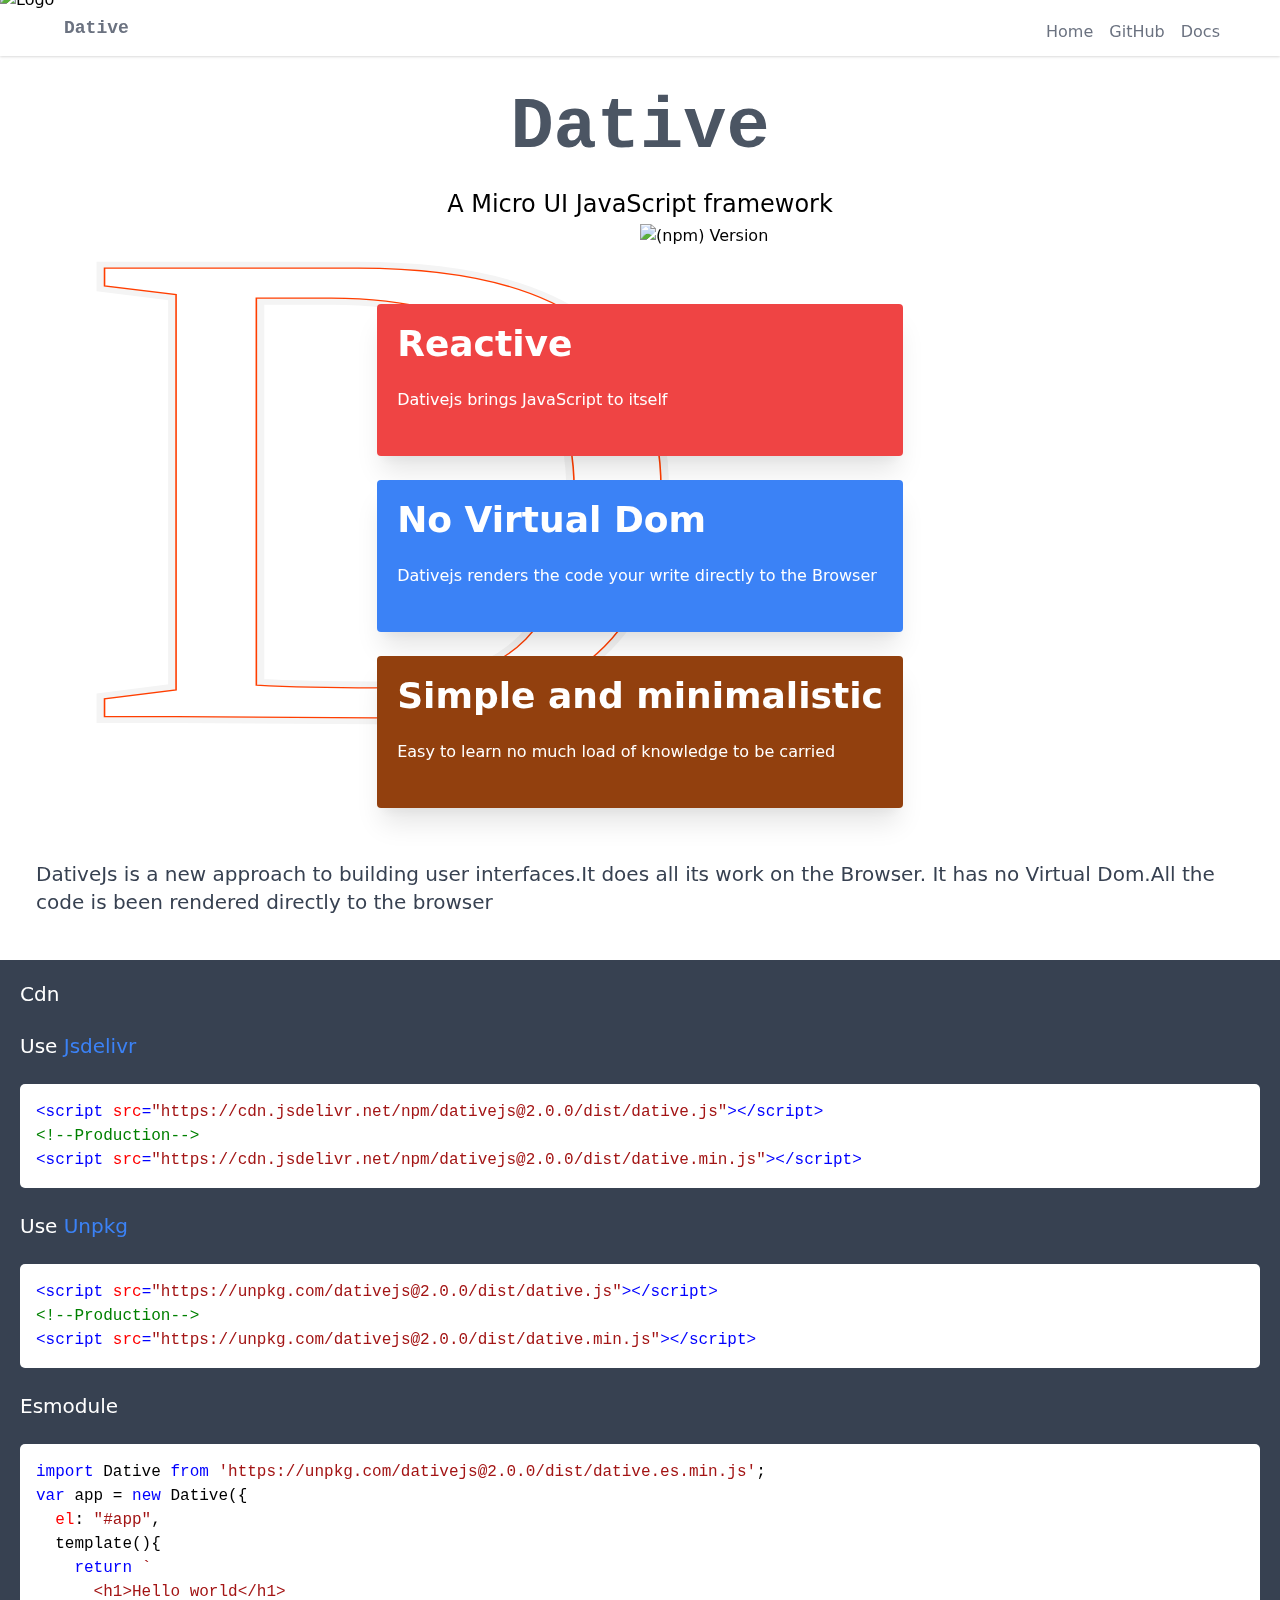
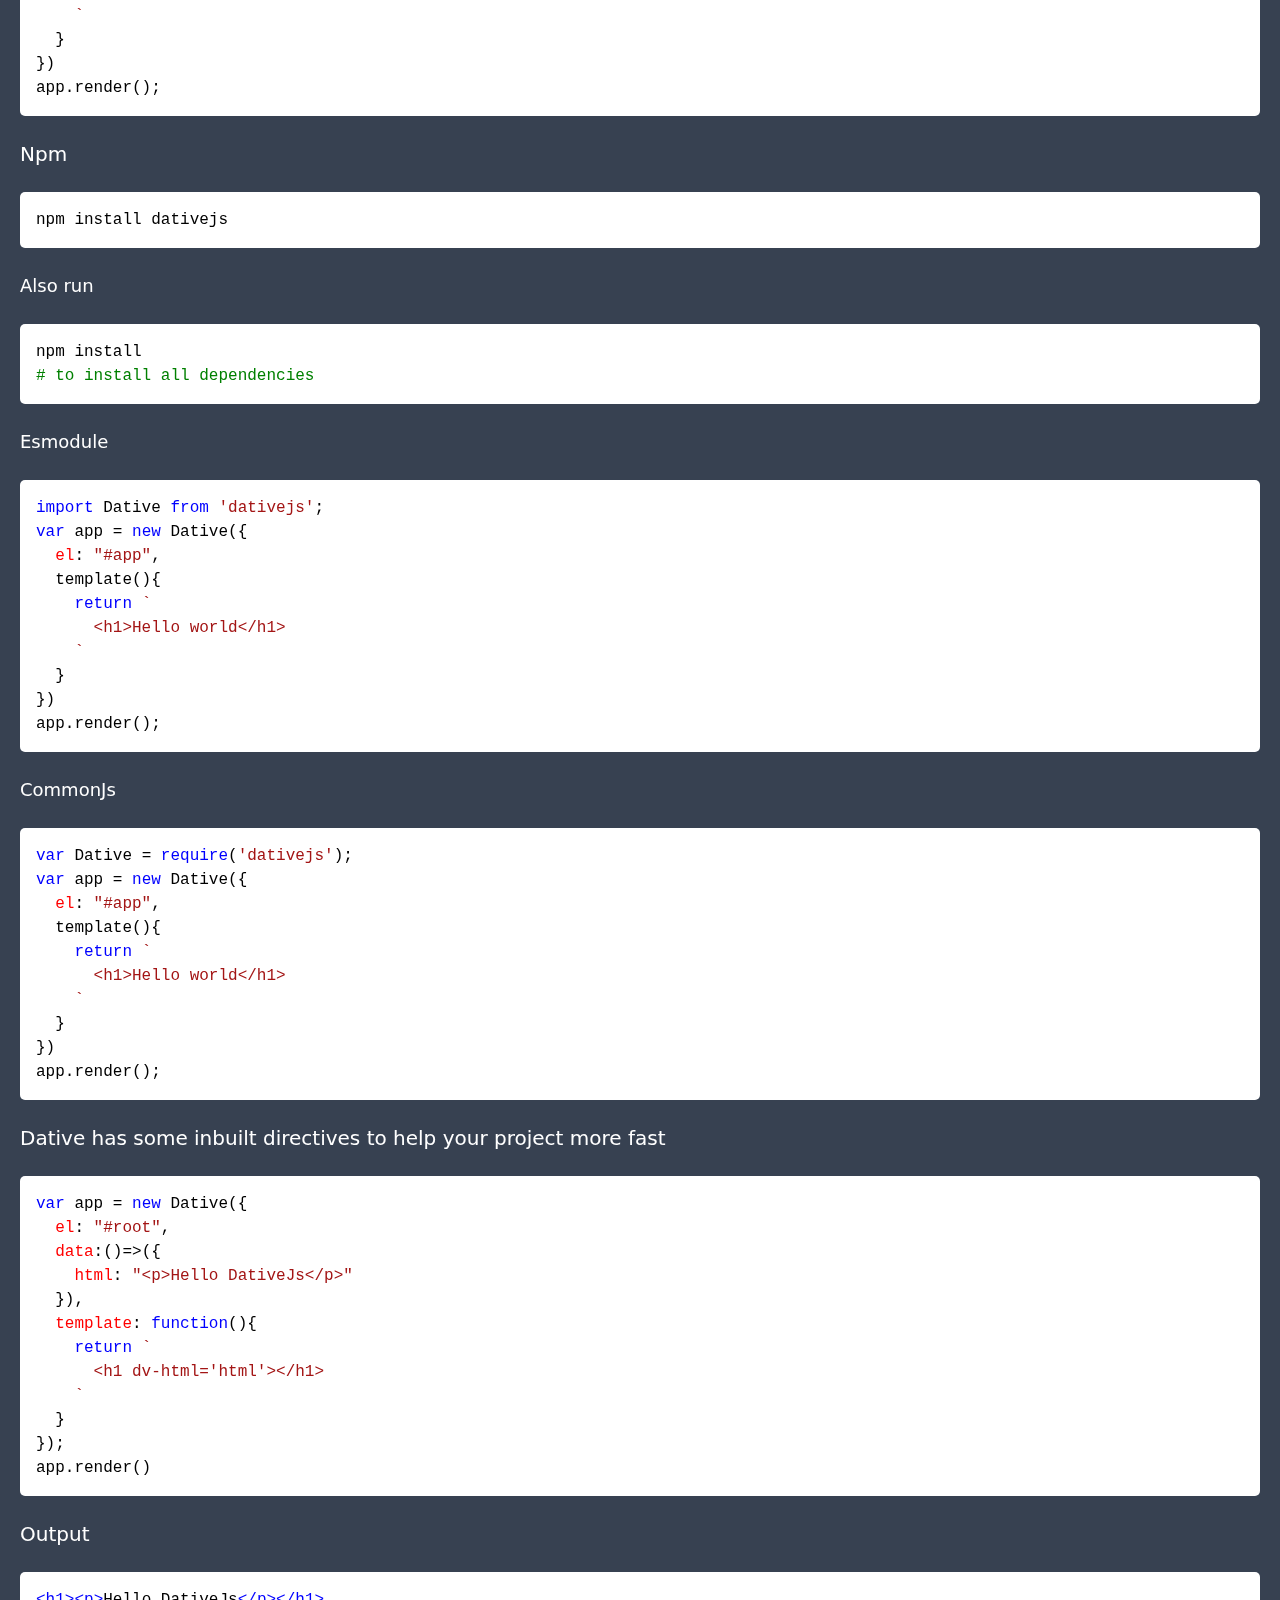
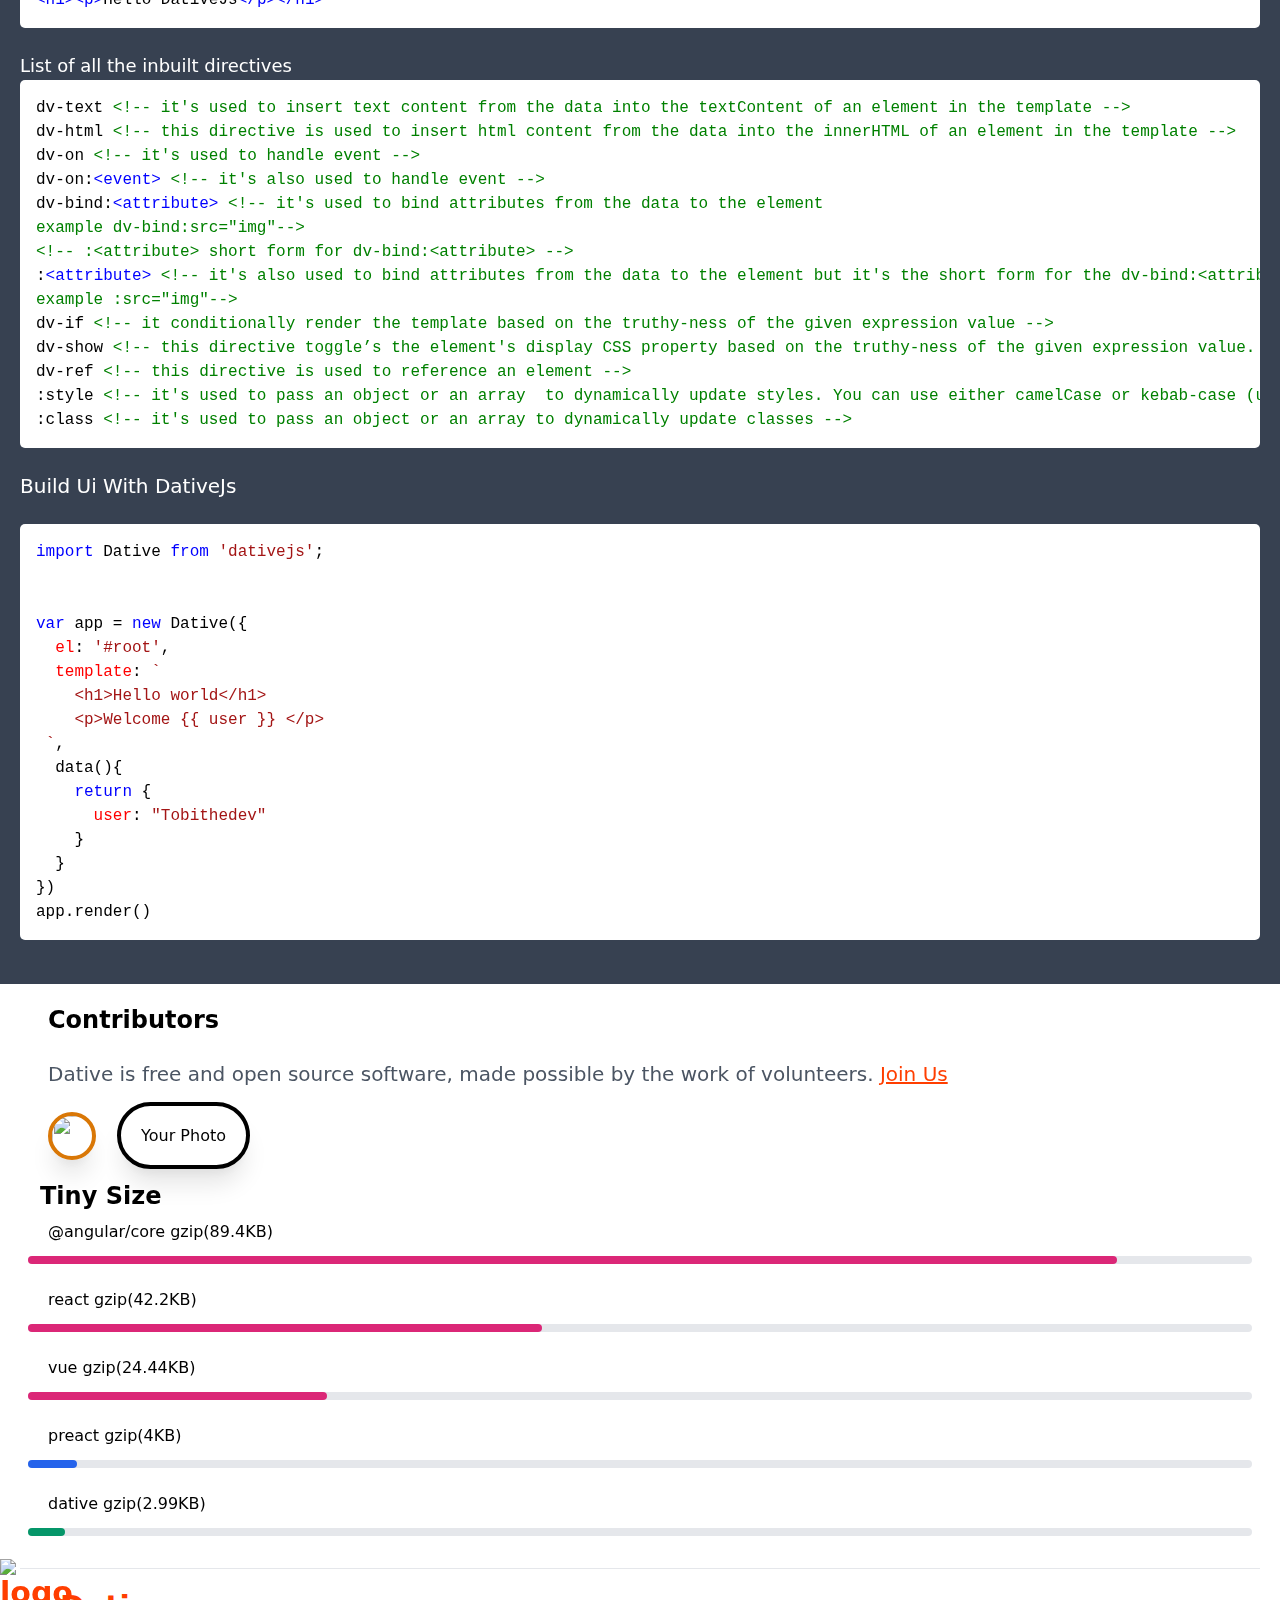
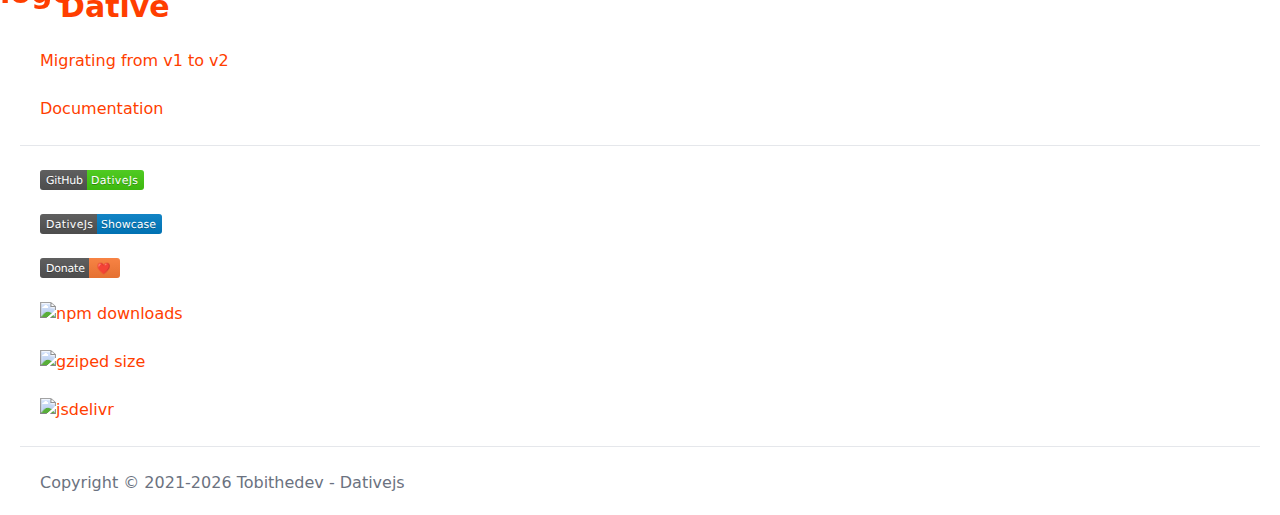
==== index.html @ ae4edd79 "Changed logo.ico to favicon.ico" ====
<!DOCTYPE html>
<html>

<head>
    <meta charset="UTF-8">
    <meta name="viewport" content="width=device-width, initial-scale=1">
     <meta name="google-site-verification" content="a7n_cTyTmbns8JfCUF8u-meb0amydz586-i7sNzIB64" />
    <meta name="keywords" content="Javascript,vuejs, dativejs, state management, framework,frontend, frontend framework, JavaScript framework,javascript library">
    <link rel="shortcut icon" href="public/favicon.ico" type="image/x-icon" />
     <script async src="https://pagead2.googlesyndication.com/pagead/js/adsbygoogle.js?client=ca-pub-5442324990787763"
     crossorigin="anonymous"></script>
    <!-- Primary Meta Tags -->
<title>DativeJs — A micro UI JavaScript framework</title>
<meta name="title" content="DativeJs — A micro UI JavaScript framework">
<meta name="description" content="DativeJs is a Javascript framework for building website and webapps just like the big guy VueJs">

<!-- Open Graph / Facebook -->
<meta property="og:type" content="website">
<meta property="og:url" content="https://dativejs.js.org/">
<meta property="og:title" content="DativeJs — A micro UI JavaScript framework">
<meta property="og:description" content="DativeJs is a Javascript framework for building website and webapps just like the big guy VueJs">
<meta property="og:image" content="https://dativejs.js.org/public/logo.png">

<!-- Twitter -->
<meta property="twitter:card" content="summary_large_image">
<meta property="twitter:url" content="https://dativejs.js.org/">
<meta property="twitter:title" content="DativeJs — A micro UI JavaScript framework">
<meta property="twitter:description" content="DativeJs is a Javascript framework for building website and webapps just like the big guy VueJs">
<meta property="twitter:image" content="https://dativejs.js.org/public/logo.png">
<link rel="stylesheet" href="css/vs.css">
  <link rel="stylesheet" href="css/tailwind.css">
</head>
<style>
  .monospace{
    font-family: monospace;
  }
  .show{
    transition: 2s;
    display: block;
  }
  .hide{
    display: none;
  }
  pre{
    border-radius: 5px;
  }
  .log{
    color: #ff3e00;
  }
  .text-dative{
    color: #ff3e00;
  }
</style>
<body>
  <div id="app" class="relative">
     <nav class="bg-white fixed shadow w-full py-3" style="z-index: 1000">
       <div class="max-w-6xl mx-auto px-4">
         <div class="flex justify-between">
           <div class="flex space-x-7">
             <div>
               <p class="flex items-center py-4 px-2 md:mx-5">
                 <img src="public/logo.svg" alt="Logo" class="absolute top--5 left-0 h-20 w-20">
                 <span class="absolute left-16 font-bold text-gray-500 text-lg monospace">Dative</span>
               </p>
               <ul class="absolute hidden md:block right-10 top-5 md:flex md:space-x-4 mx-5 text-gray-500 z-auto">
                 <li><a href="#">Home</a></li><br />
                 <li><a href="https://github.com/dativeJs/dativejs">GitHub</a></li><br />
                 <li><a href="/docs.html">Docs</a></li><br />
               </ul>
               <span class="absolute top-3 right-10 text-4xl md:hidden" onclick="navopen()">&#9776;</span>
             </div>
           </div>     
         </div>
    </div>
    </nav><br /><br /><br />
    <div class="shadow-2xl bg-white border-black fixed w-2/4 right-0 top-12 md:hidden" id="nav" style="z-index: 1000;height: 0px;overflow: hidden">
      <ul class="mx-5 text-gray-500 z-auto">
        <li><a href="#">Home</a></li><br />
        <li><a href="https://github.com/dativeJs/dativejs">GitHub</a></li><br />
        <li><a href="/docs.html">Docs</a></li><br />
      </ul>
    </div>
    <div class="container mx-auto px-4 py-5 md:grid">
      <h1 class="text-7xl font-bold text-center text-gray-600 monospace md:z-10 md:border-white">Dative</h1><br />
      <img src="public/logo-alt.svg" class="md:block lg:block hidden absolute z-0 -top-48 -left-60" alt="" />
      <p class="text-center text-2xl md:z-10">A Micro UI JavaScript framework</p><br />
      <img class="absolute left-36 md:left-2/4 md:top-56" src="https://img.shields.io/npm/v/dativejs" alt="(npm) Version" />
      <div class="features mx-auto py-5 relative top-10">
        <div class="shadow-xl bg-red-500 hover:bg-red-800 rounded py-5 text-white mx-5">
          <h1 class="mx-5 text-4xl font-bold text-white">Reactive</h1><br />
          <p class="mx-5">Dativejs brings JavaScript to itself</p><br />
        </div><br />
        <div class="shadow-xl bg-blue-500 rounded hover:bg-blue-800 py-5 text-white mx-5">
          <h1 class="mx-5 text-4xl font-bold text-white">No Virtual Dom</h1><br />
          <p class="mx-5">Dativejs renders the code your write directly to the Browser</p><br />
        </div><br />
        <div class="shadow-xl hover:bg-yellow-600 bg-yellow-800 rounded py-5 text-white mx-5">
          <h1 class="mx-5 text-4xl font-bold text-white">Simple and minimalistic</h1><br />
          <p class="mx-5">Easy to learn no much load of knowledge to be carried</p><br />
        </div><br />
      </div><br /><br />
      <div class="mx-5">
        <div class="text-gray-700 text-xl"><p class="">DativeJs is a new approach to building user interfaces.It does all its work on the Browser. It has no Virtual Dom.All the code is been rendered directly to the browser</p></div>
      </div><br />
    </div>
      <div class="mx-0 bg-gray-700 text-white py-5">
        <div class="mx-5">
          <h1 class="text-xl">Cdn</h1><br />
          <h3 class="text-xl">Use <a href="https://jsdelivr.com/package/npm/dativejs" class="text-blue-500">Jsdelivr</a></h3><br />
          <pre class="html"><code>&lt;script src="https://cdn.jsdelivr.net/npm/dativejs@2.0.0/dist/dative.js">&lt;/script>
&lt;!--Production-->
&lt;script src="https://cdn.jsdelivr.net/npm/dativejs@2.0.0/dist/dative.min.js">&lt;/script></code></pre><br />
 <h3 class="text-xl">Use <a href="https://unpkg.com/browse/dativejs@2.0.0" class="text-blue-500">Unpkg</a></h3><br />
 <pre class="html"><code>&lt;script src="https://unpkg.com/dativejs@2.0.0/dist/dative.js">&lt;/script>
&lt;!--Production-->
&lt;script src="https://unpkg.com/dativejs@2.0.0/dist/dative.min.js">&lt;/script></code></pre><br />
 <h3 class="text-xl">Esmodule</h3><br />
<pre class="js"><code>import Dative from 'https://unpkg.com/dativejs@2.0.0/dist/dative.es.min.js';
var app = new Dative({
  el: "#app",
  template(){
    return `
      &lt;h1>Hello world&lt;/h1>
    `
  }
})
app.render();</code></pre><br />
 <h3 class="text-xl">Npm</h3><br />
<pre class="bash"><code>npm install dativejs</code></pre><br />
<p class="text-lg">Also run</p><br />
<pre class="bash"><code>npm install
# to install all dependencies</code></pre><br />
<p class="text-lg">Esmodule</p><br />
<pre class="js"><code>import Dative from 'dativejs';
var app = new Dative({
  el: "#app",
  template(){
    return `
      &lt;h1>Hello world&lt;/h1>
    `
  }
})
app.render();</code></pre><br />
<p class="text-lg">CommonJs</p><br />
<pre class="js"><code>var Dative = require('dativejs');
var app = new Dative({
  el: "#app",
  template(){
    return `
      &lt;h1>Hello world&lt;/h1>
    `
  }
})
app.render();</code></pre><br />
        <h4 class="text-xl">Dative has some inbuilt directives to help your project more fast</h4><br />
<pre class="javascript"><code>var app = new Dative({
  el: "#root",
  data:()=>({
    html: "&lt;p>Hello DativeJs&lt;/p>"
  }),
  template: function(){
    return `
      &lt;h1 dv-html='html'>&lt;/h1>
    `
  }
}); 
app.render()</code></pre><br />  
<h4 class="text-xl">Output</h4><br />
<pre class="html"><code>&lt;h1>&lt;p>Hello DativeJs&lt;/p>&lt;/h1></code></pre><br />
<h4 class="text-lg">List of all the inbuilt directives</h4>
<pre class="html"><code>dv-text &lt;!-- it's used to insert text content from the data into the textContent of an element in the template -->
dv-html &lt;!-- this directive is used to insert html content from the data into the innerHTML of an element in the template -->
dv-on &lt;!-- it's used to handle event -->
dv-on:&lt;event> &lt;!-- it's also used to handle event -->
dv-bind:&lt;attribute> &lt;!-- it's used to bind attributes from the data to the element 
example dv-bind:src="img"-->
&lt;!-- :&lt;attribute> short form for dv-bind:&lt;attribute> -->
:&lt;attribute> &lt;!-- it's also used to bind attributes from the data to the element but it's the short form for the dv-bind:&lt;attribute>
example :src="img"-->
dv-if &lt;!-- it conditionally render the template based on the truthy-ness of the given expression value -->
dv-show &lt;!-- this directive toggle’s the element's display CSS property based on the truthy-ness of the given expression value. -->
dv-ref &lt;!-- this directive is used to reference an element -->
:style &lt;!-- it's used to pass an object or an array  to dynamically update styles. You can use either camelCase or kebab-case (use quotes with kebab-case) for the CSS property names. -->
:class &lt;!-- it's used to pass an object or an array to dynamically update classes -->
</code></pre><br />
        <h4 class="text-xl">Build Ui With DativeJs</h4><br />
<pre class="javascript"><code>import Dative from 'dativejs';


var app = new Dative({
  el: '#root',
  template: `
    &lt;h1>Hello world&lt;/h1>
    &lt;p>Welcome {{ user }} &lt;/p>
 `,
  data(){
    return {
      user: "Tobithedev"
    }
  }
})
app.render()</code></pre><br />
        </div>
      </div>
      <!--<div class="mx-12 text-black py-5">
        <h2 class="text-2xl font-bold">Who's using DativeJs</h2><br />
         <div class="space-x-4 relative">
           <div class="border-4 rounded shadow-xl">
          <a href="https://konnectfree.com.ng">
           <img class="mx-5 relative z-30 inline object-cover w-12 h-12" src="public/konnectfree.png" />
           <h3 class="text-gray-800 mx-5 font-bold absolute top-5 left-20">konnectfree</h3>
          </a>
           </div>
         </div>
      </div>-->
    <div class="mx-12 text-black py-5">
      <h2 class="text-2xl font-bold">Contributors</h2><br />
      <p class="text-gray-600 text-xl">Dative is free and open source software, made possible by the work of volunteers. <a href="https://github.com/dativeJs/dativejs" class="log underline">Join Us</a></p><br />
      <div class="space-x-4">
        <a href="https://github.com/tobithedev"><img class="relative z-30 inline object-cover w-12 h-12 border-4 border-yellow-600 rounded-full shadow-xl animate-bounce" src="https://avatars.githubusercontent.com/u/61181645?v=4" /></a>
        <div class="relative z-30 inline w-12 h-12 border-4 py-5 px-5 border-black rounded-full shadow-xl animate-bounce">Your Photo</div>
      </div>
    </div>
<div class="mx-5">
  <h2 class="text-2xl mx-5 font-bold">Tiny Size</h2>
    <div class="bg-white rounded-lg w-75 block p-2">
      <span class="mx-5">@angular/core gzip(89.4KB)</span>
        <div class="w-full h-2 bg-gray-200 rounded-full mt-3">
            <div class="h-full text-white bg-pink-600 rounded-full" style="width: 89%">
            </div>
        </div><br />
        <span class="mx-5">react gzip(42.2KB)</span>
        <div class="w-full h-2 bg-gray-200 rounded-full mt-3">
          <div class="h-full text-white bg-pink-600 rounded-full" style="width: 42%">
          </div>
        </div><br />
        <span class="mx-5">vue gzip(24.44KB)</span>
        <div class="w-full h-2 bg-gray-200 rounded-full mt-3">
          <div class="h-full text-white bg-pink-600 rounded-full" style="width: 24.44%">
          </div>
        </div><br />
        <span class="mx-5">preact gzip(4KB)</span>
        <div class="w-full h-2 bg-gray-200 rounded-full mt-3">
          <div class="h-full text-white bg-blue-600 rounded-full" style="width: 4%">
          </div>
        </div><br />
        <span class="mx-5">dative gzip(2.99KB)</span>
        <div class="w-full h-2 bg-gray-200 rounded-full mt-3">
          <div class="h-full text-white bg-green-600 rounded-full" style="width: 2.99%">
          </div>
        </div><br />
    </div>
    <hr />
</div>
  <div class="mx-0 bg-white text-dative py-5 relative">
    <div class="mx-5">  
      <h1 class="text-3xl font-bold"><img src="public/logo.svg" class="absolute w-20" style="top: -10px;left: 0;" alt="logo" /><b class="mx-10">Dative</b></h1><br />
      <ul class="mx-5">
        <li><a href="/migration.html">Migrating from v1 to v2</a></li><br />
        <li><a href="/docs.html">Documentation</a></li>
      </ul><br />
      <hr /><br />
      <div class="mx-5">
        <a href="https://github.com/dativeJs/dativejs"><img src="assets/img/github.svg" alt="GitHub" /></a><br />
        <a href="https://madewithdativejs.js.org"><img src="assets/img/showcase.svg" alt="showcase"></a><br />
         <a href="https://opencollective.com/dativeJs"><img src="assets/img/donate.svg" alt="Donate"></a><br />
         <a href="https://npmjs.com/package/dativejs"><img alt="npm downloads" src="https://img.shields.io/npm/dt/dativejs?style=plastic"></a><br />
         <a href="https://npmjs.com/package/dativejs"><img src="https://img.shields.io/bundlephobia/minzip/dativejs" alt="gziped size"></a><br />
         <a href="https://www.jsdelivr.com/package/npm/dativejs"><img src="https://img.shields.io/jsdelivr/npm/hw/dativejs" alt="jsdelivr"></a>
      </div><br />
      <hr />
      <br />
      <h3 class="text-gray-500 mx-5">Copyright © 2021-<date></date> Tobithedev - Dativejs</h3>
    </div>
  </div>
  </div>
</body>
  <script src="src/highlight.min.js"></script>
  <script src="main.js"></script>
  <script>
    hljs.initHighlightingOnLoad();
  $('date').innerHTML = new Date().getFullYear()
  </script>
</html>
---- css/vs.css ----
/*

Visual Studio-like style based on original C# coloring by Jason Diamond <jason@diamond.name>

*/
.hljs {
  display: block;
  overflow-x: auto;
  padding: 1em;
  background: white;
  color: black;
  border-radius: 5px;
}

.hljs-comment,
.hljs-quote,
.hljs-variable {
  color: #008000;
}

.hljs-keyword,
.hljs-selector-tag,
.hljs-built_in,
.hljs-name,
.hljs-tag {
  color: #00f;
}

.hljs-string,
.hljs-title,
.hljs-section,
.hljs-attribute,
.hljs-literal,
.hljs-template-tag,
.hljs-template-variable,
.hljs-type,
.hljs-addition {
  color: #a31515;
}

.hljs-deletion,
.hljs-selector-attr,
.hljs-selector-pseudo,
.hljs-meta {
  color: #2b91af;
}

.hljs-doctag {
  color: #808080;
}

.hljs-attr {
  color: #f00;
}

.hljs-symbol,
.hljs-bullet,
.hljs-link {
  color: #00b0e8;
}


.hljs-emphasis {
  font-style: italic;
}

.hljs-strong {
  font-weight: bold;
}
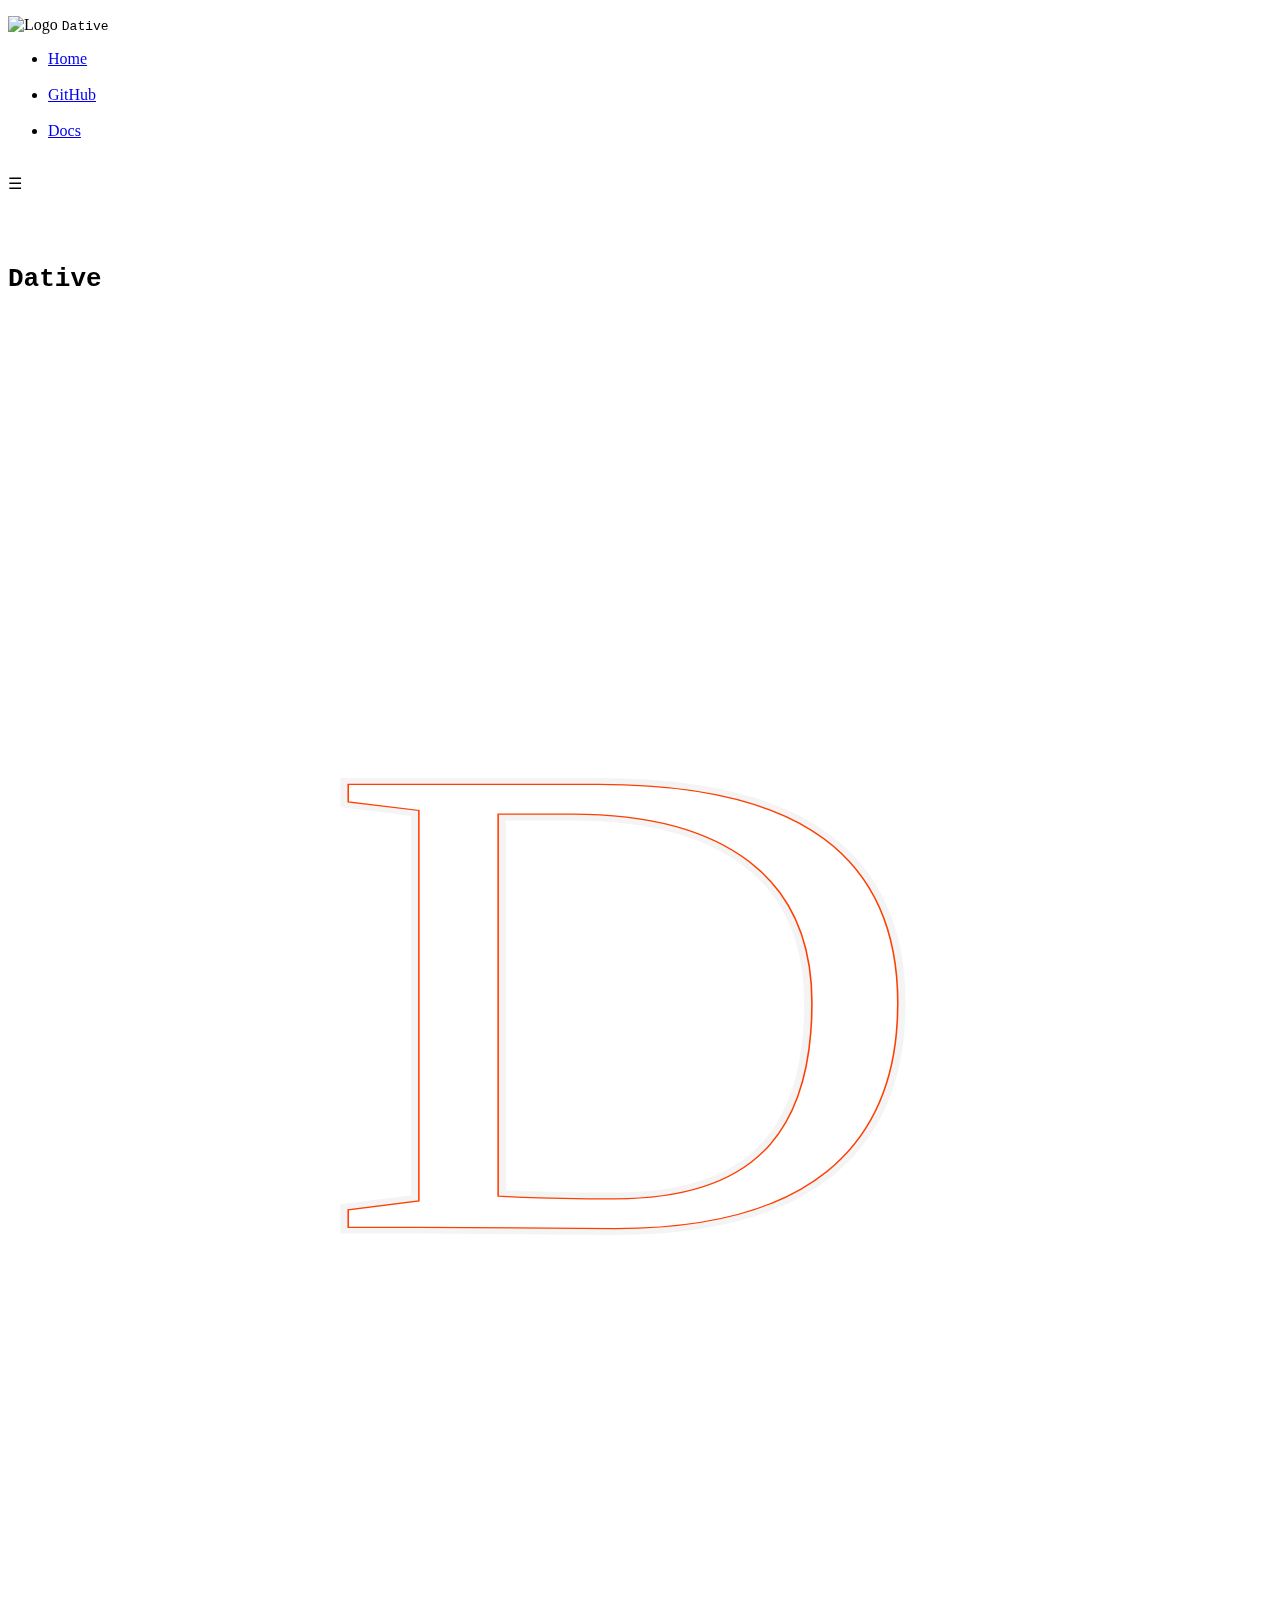
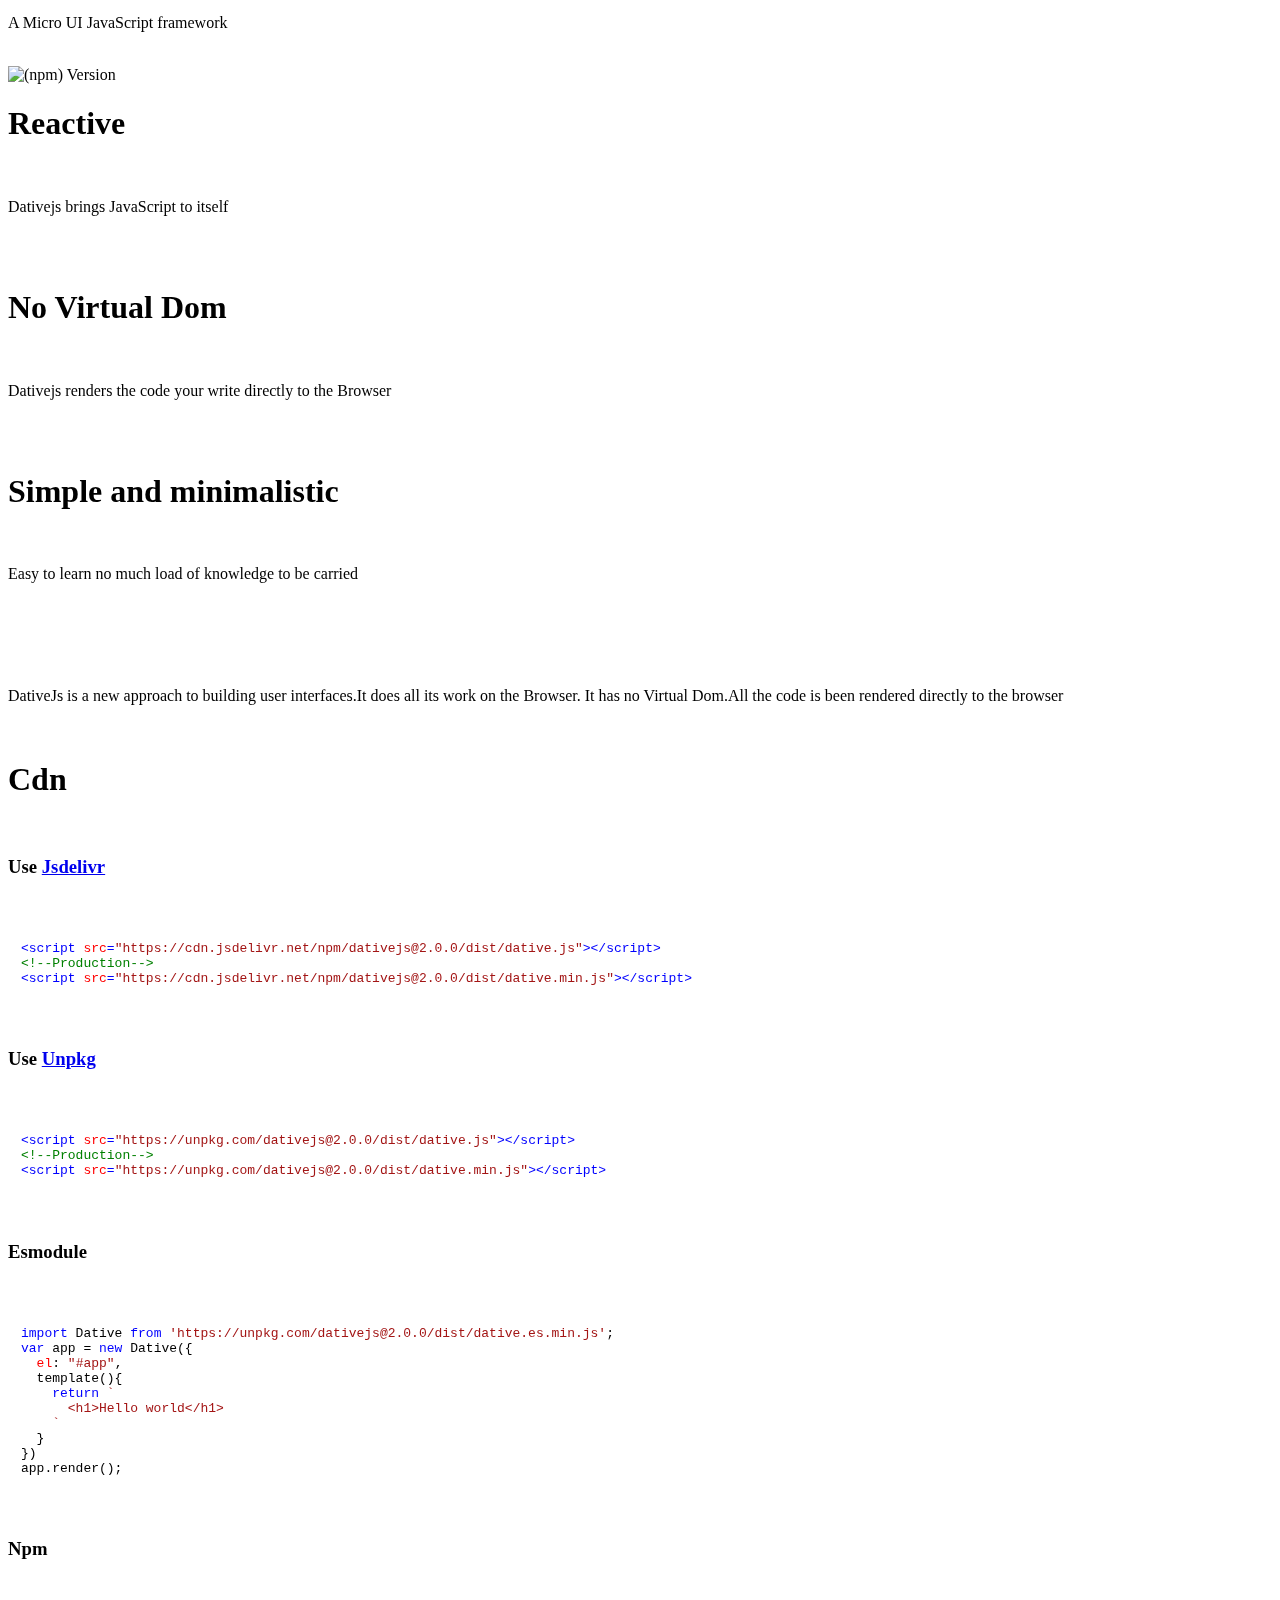
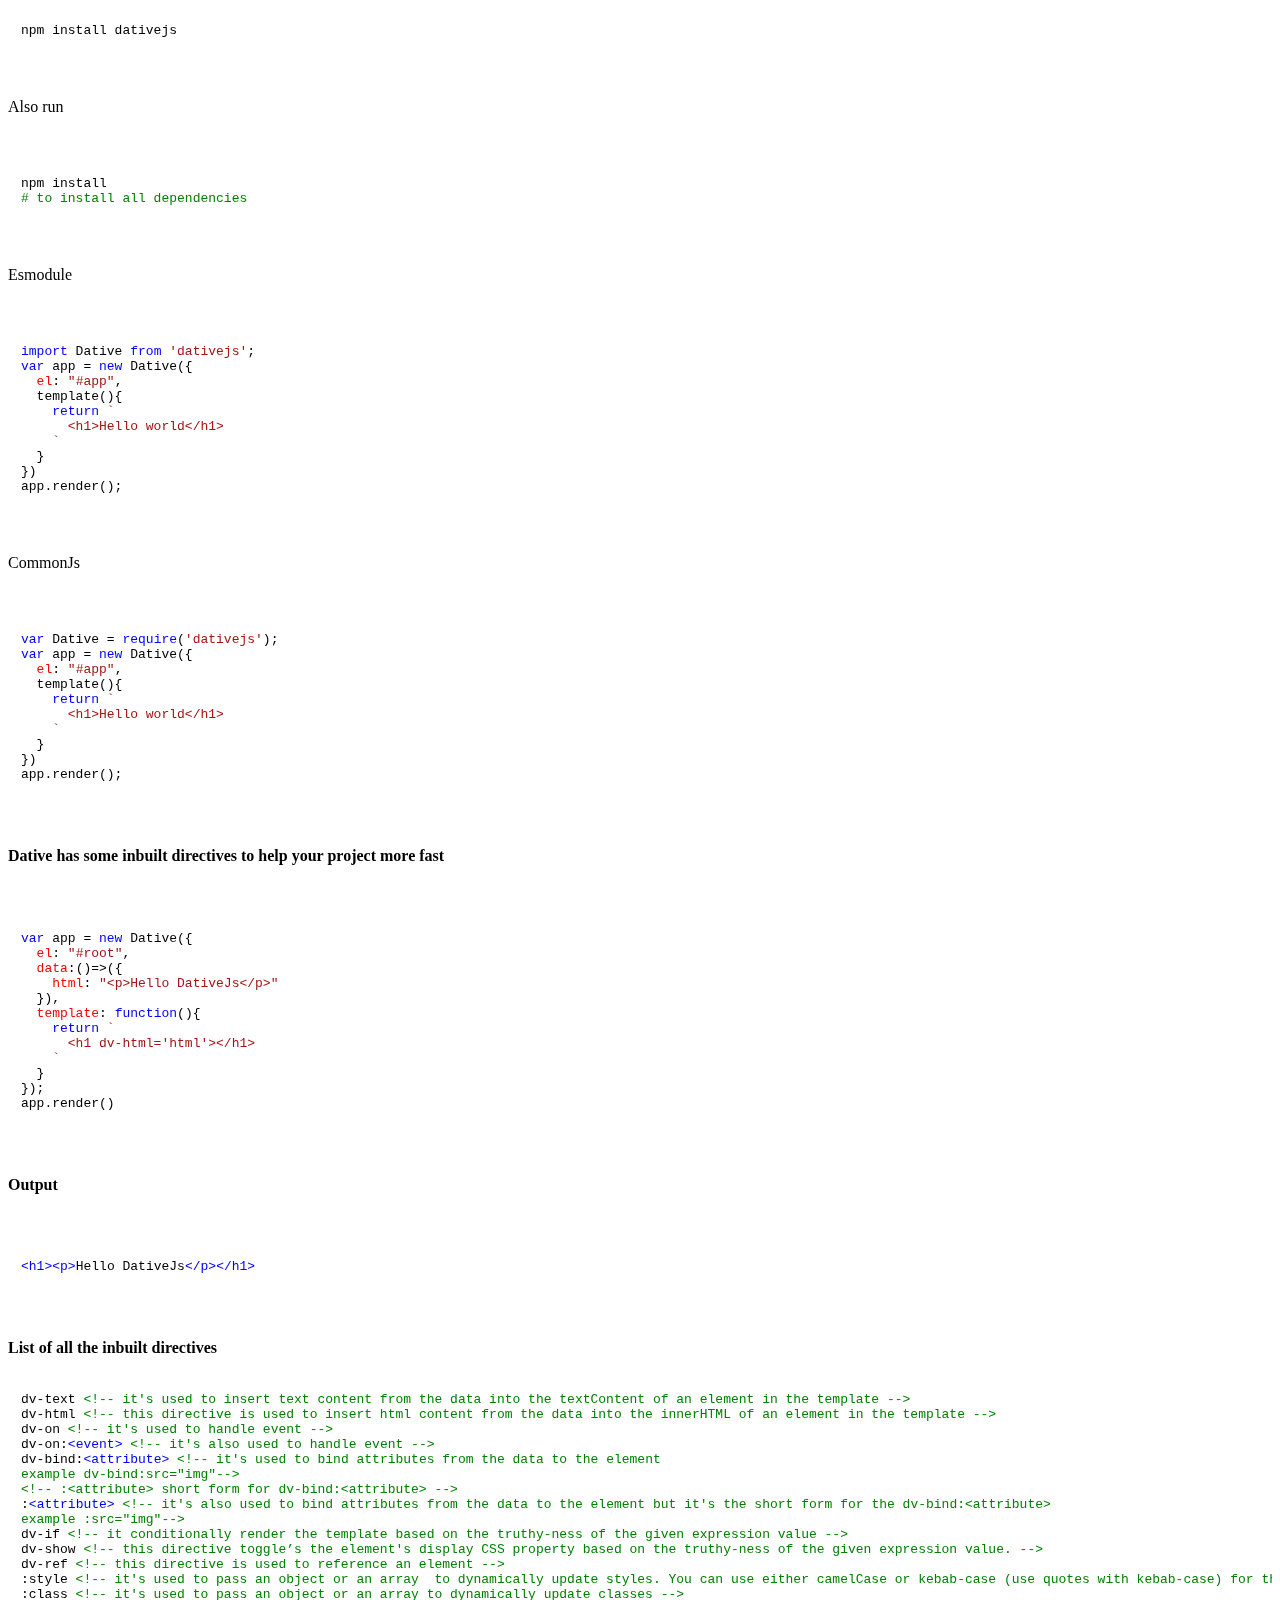
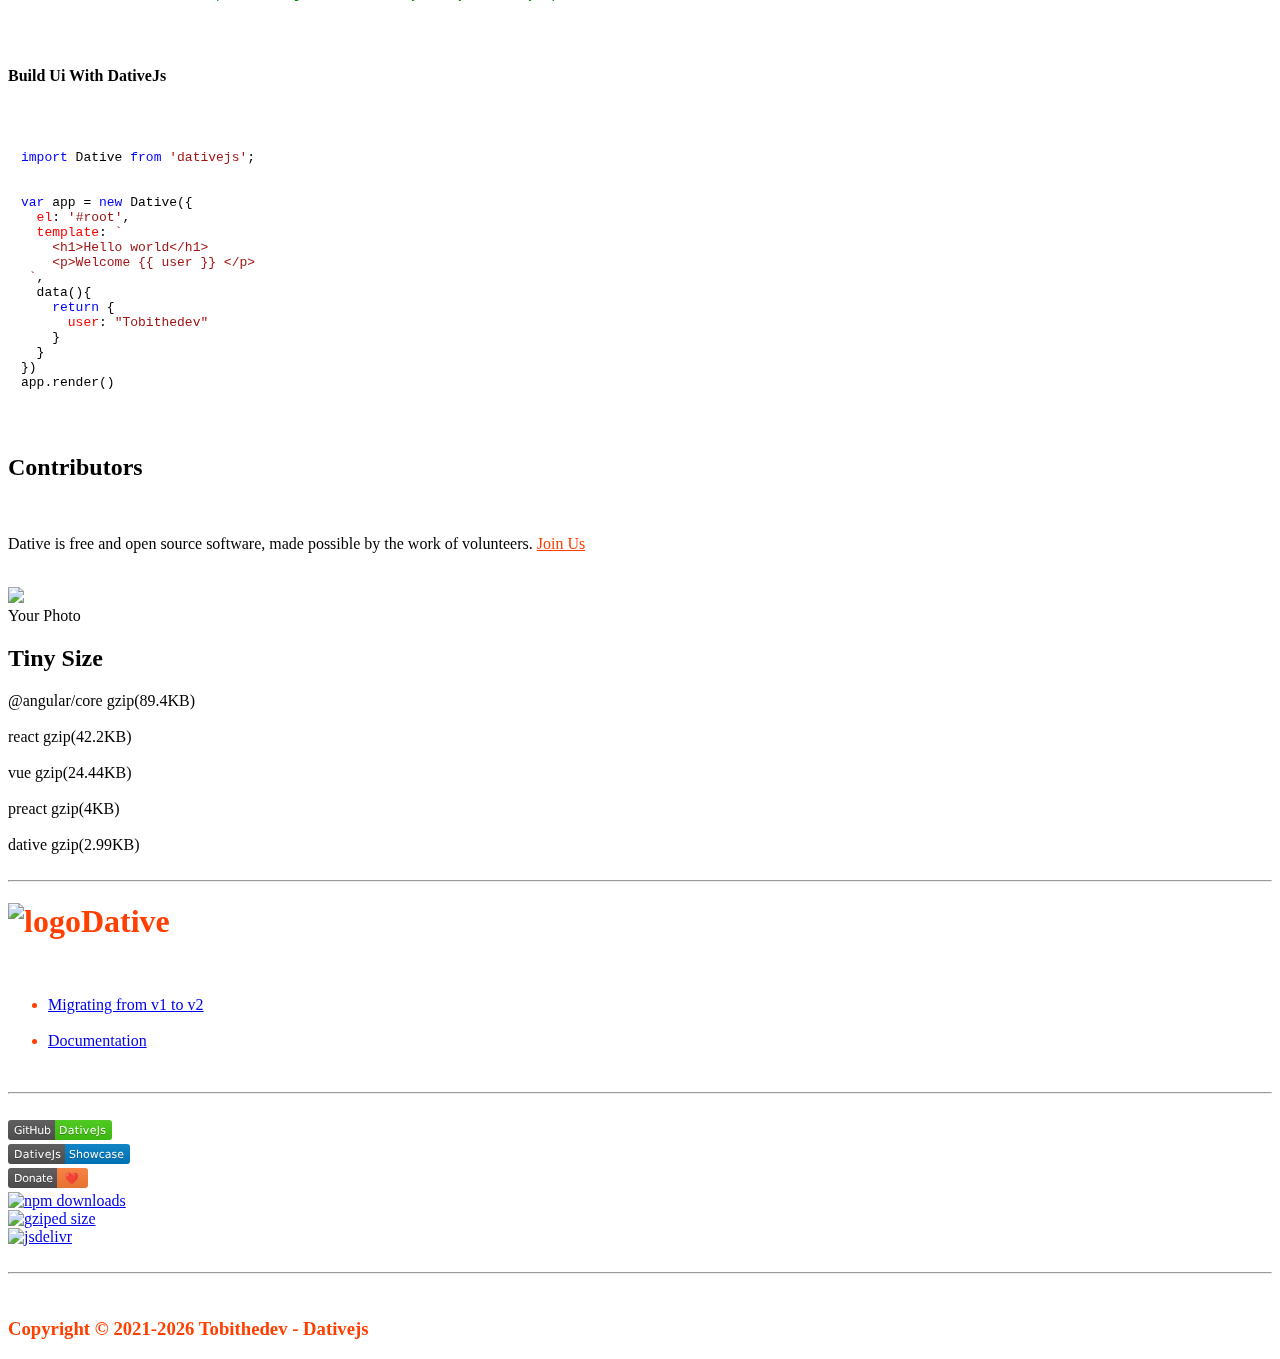
==== commit e74d2db9: "Changed the link" ====
--- a/index.html
+++ b/index.html
@@ -28,7 +28,16 @@
 <meta property="twitter:description" content="DativeJs is a Javascript framework for building website and webapps just like the big guy VueJs">
 <meta property="twitter:image" content="https://dativejs.js.org/public/logo.png">
 <link rel="stylesheet" href="css/vs.css">
-  <link rel="stylesheet" href="css/tailwind.css">
+  <link rel="stylesheet" href="https://unpkg.com/tailwindcss@2.2.15/dist/tailwind.min.css">
+    <!-- Global site tag (gtag.js) - Google Analytics -->
+<script async src="https://www.googletagmanager.com/gtag/js?id=G-G79E3Y7DJE"></script>
+<script>
+  window.dataLayer = window.dataLayer || [];
+  function gtag(){dataLayer.push(arguments);}
+  gtag('js', new Date());
+
+  gtag('config', 'G-G79E3Y7DJE');
+</script>
 </head>
 <style>
   .monospace{
@@ -217,7 +226,7 @@
       <h2 class="text-2xl font-bold">Contributors</h2><br />
       <p class="text-gray-600 text-xl">Dative is free and open source software, made possible by the work of volunteers. <a href="https://github.com/dativeJs/dativejs" class="log underline">Join Us</a></p><br />
       <div class="space-x-4">
-        <a href="https://github.com/tobithedev"><img class="relative z-30 inline object-cover w-12 h-12 border-4 border-yellow-600 rounded-full shadow-xl animate-bounce" src="https://avatars.githubusercontent.com/u/61181645?v=4" /></a>
+        <a href="https://github.com/tobithedev"><img class="relative z-30 inline object-cover w-12 h-12 border-4 border-yellow-600 rounded-full shadow-xl" src="https://avatars.githubusercontent.com/u/61181645?v=4" /></a>
         <div class="relative z-30 inline w-12 h-12 border-4 py-5 px-5 border-black rounded-full shadow-xl animate-bounce">Your Photo</div>
       </div>
     </div>
@@ -263,7 +272,7 @@
       <div class="mx-5">
         <a href="https://github.com/dativeJs/dativejs"><img src="assets/img/github.svg" alt="GitHub" /></a><br />
         <a href="https://madewithdativejs.js.org"><img src="assets/img/showcase.svg" alt="showcase"></a><br />
-         <a href="https://opencollective.com/dativeJs"><img src="assets/img/donate.svg" alt="Donate"></a><br />
+         <a href="https://www.patreon.com/Tobithedev360"><img src="assets/img/donate.svg" alt="Donate"></a><br />
          <a href="https://npmjs.com/package/dativejs"><img alt="npm downloads" src="https://img.shields.io/npm/dt/dativejs?style=plastic"></a><br />
          <a href="https://npmjs.com/package/dativejs"><img src="https://img.shields.io/bundlephobia/minzip/dativejs" alt="gziped size"></a><br />
          <a href="https://www.jsdelivr.com/package/npm/dativejs"><img src="https://img.shields.io/jsdelivr/npm/hw/dativejs" alt="jsdelivr"></a>
